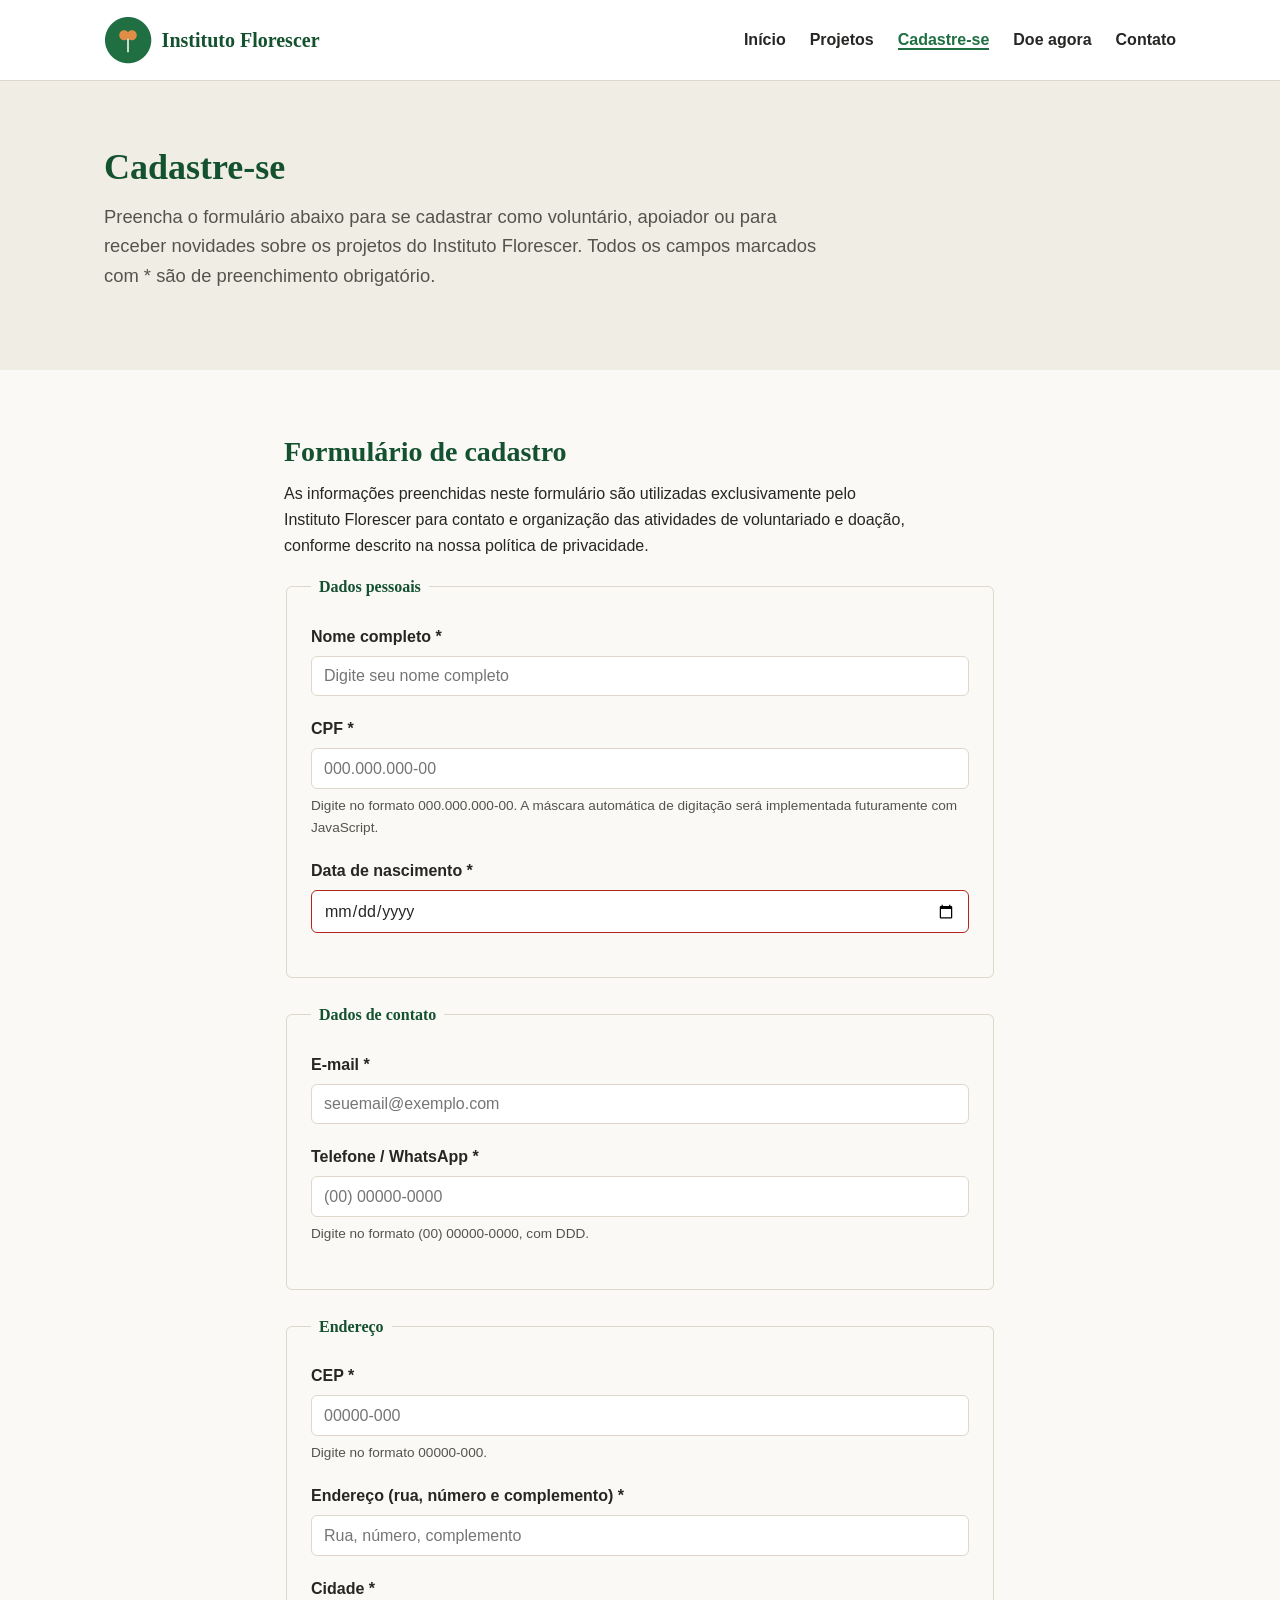
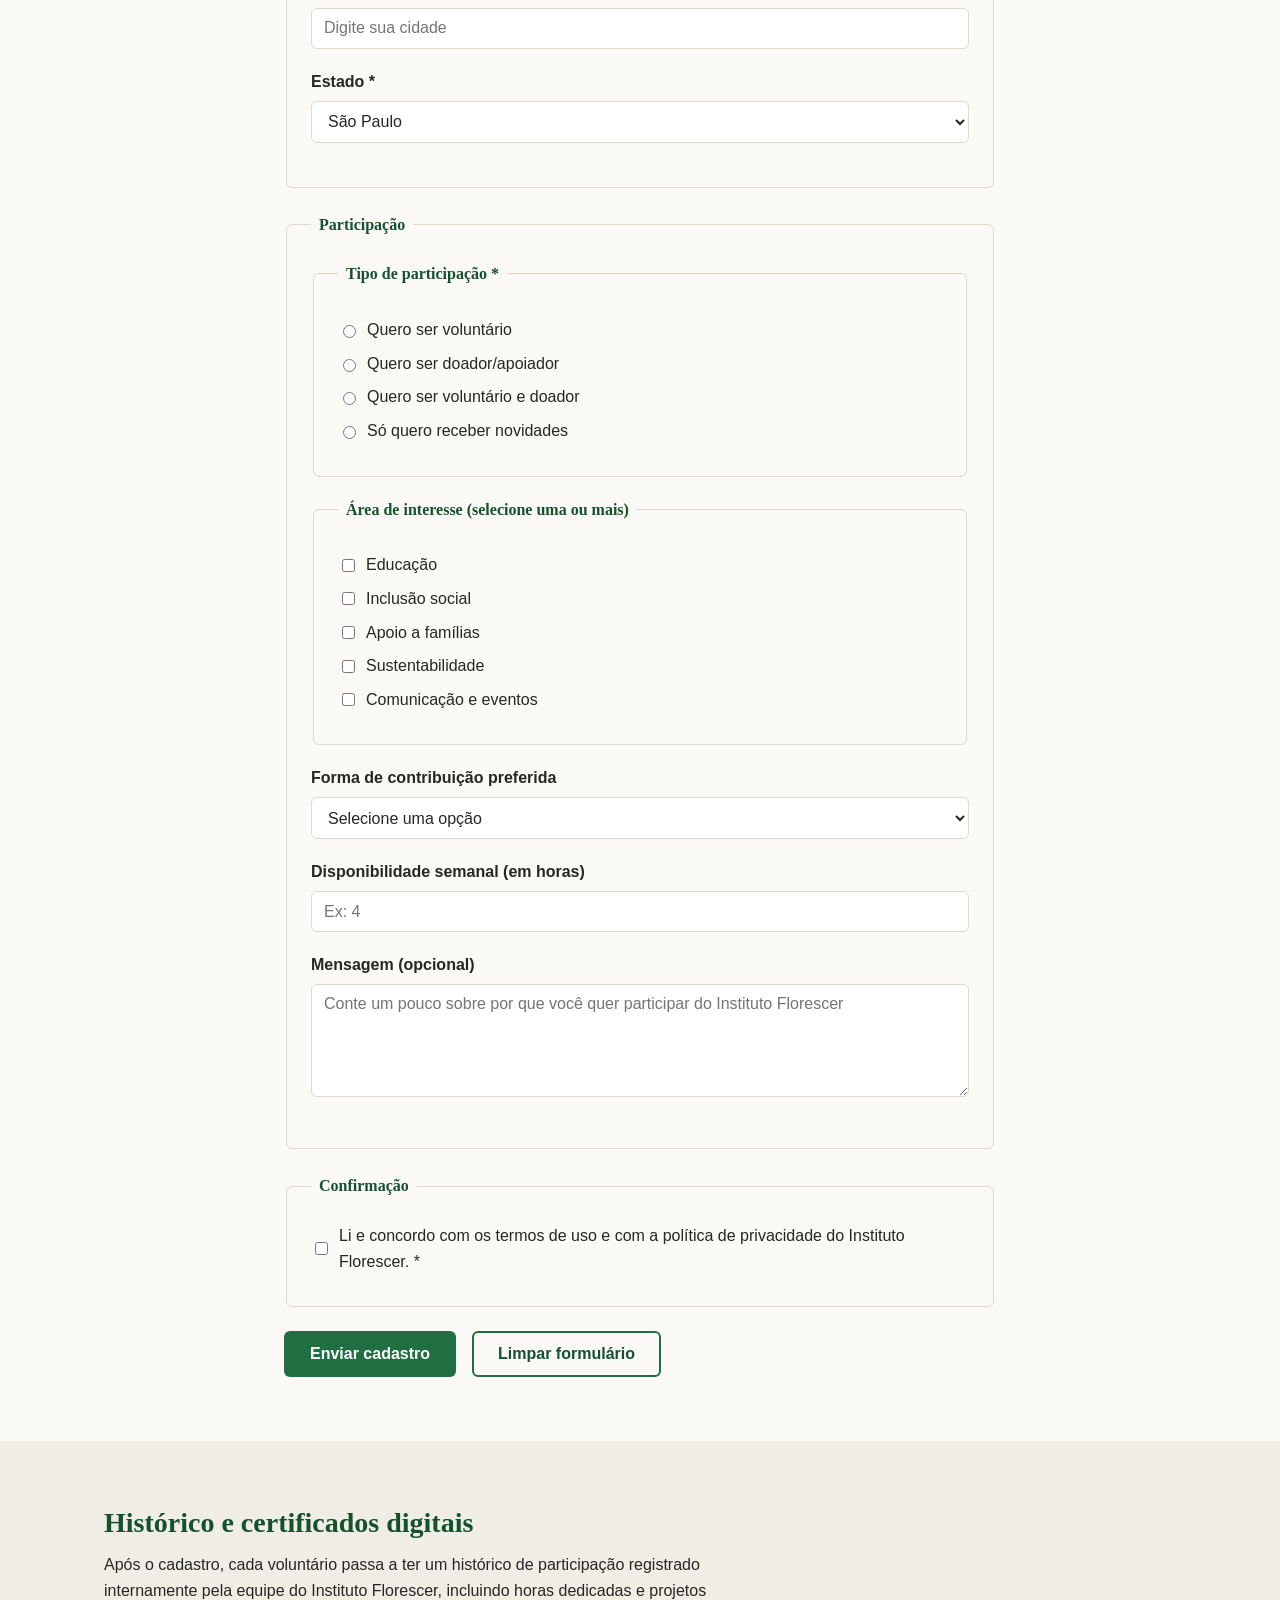
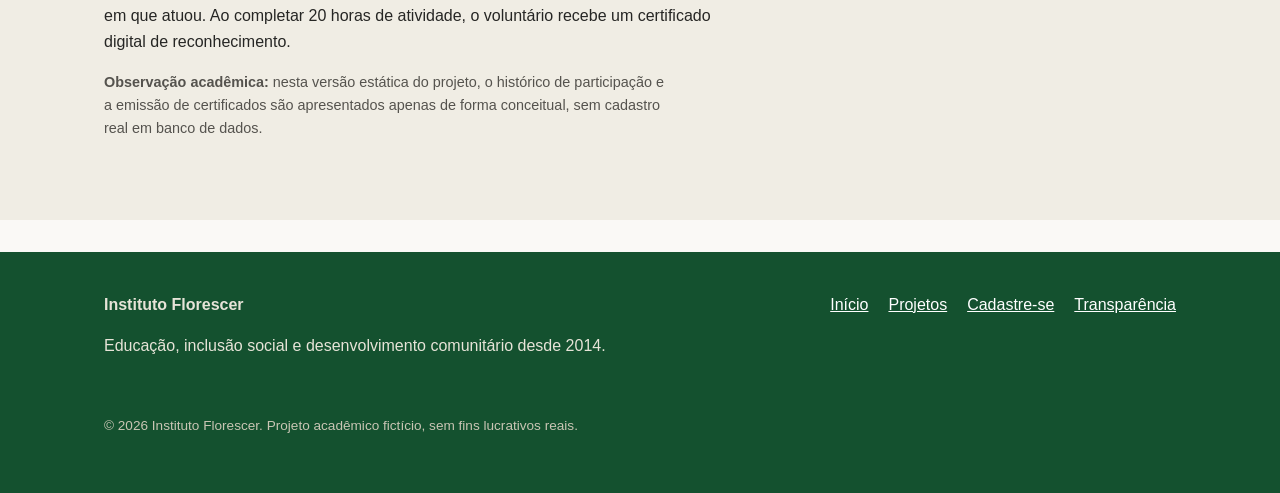
==== cadastro.html @ 0c50cfdb "Adiciona projeto da ONG" ====
<!-- Bruna Oliveira Santana -->

<!DOCTYPE html>
<html lang="pt-BR">
<head>
    <meta charset="UTF-8">
    <meta name="viewport" content="width=device-width, initial-scale=1.0">
    <title>Cadastro de Voluntários e Apoiadores | Instituto Florescer</title>
    <meta name="description" content="Cadastre-se como voluntário, apoiador ou interessado nos projetos do Instituto Florescer. Preencha o formulário e escolha sua forma de participação.">
    <meta name="author" content="Instituto Florescer">
    <link rel="stylesheet" href="assets/css/style.css">
</head>
<body>

    <a href="#conteudo-principal" class="pular-para-conteudo">Pular para o conteúdo principal</a>

    <header class="cabecalho-site">
        <div class="container cabecalho-site__interno">
            <a href="index.html" class="logotipo" aria-label="Instituto Florescer - página inicial">
                <img src="assets/images/logo/logo-instituto-florescer.png"
                     alt="Logotipo do Instituto Florescer: um broto de planta dentro de um círculo verde"
                     width="48" height="48">
                <span class="logotipo__texto">Instituto Florescer</span>
            </a>
            <nav class="navegacao-principal" aria-label="Navegação principal">
                <ul class="navegacao-principal__lista">
                    <li><a href="index.html">Início</a></li>
                    <li><a href="projetos.html">Projetos</a></li>
                    <li><a href="cadastro.html" aria-current="page">Cadastre-se</a></li>
                    <li><a href="index.html#secao-doacoes">Doe agora</a></li>
                    <li><a href="index.html#secao-contato">Contato</a></li>
                </ul>
            </nav>
        </div>
    </header>

    <main id="conteudo-principal">

        <section class="secao-hero secao-hero--interna" aria-labelledby="titulo-pagina">
            <div class="container">
                <h1 id="titulo-pagina">Cadastre-se</h1>
                <p class="secao-hero__destaque">
                    Preencha o formulário abaixo para se cadastrar como voluntário, apoiador ou
                    para receber novidades sobre os projetos do Instituto Florescer. Todos os
                    campos marcados com <span aria-hidden="true">*</span><span class="apenas-leitor-de-tela">obrigatório</span>
                    são de preenchimento obrigatório.
                </p>
            </div>
        </section>

        <section class="secao" aria-labelledby="titulo-formulario">
            <div class="container container--estreito">
                <h2 id="titulo-formulario">Formulário de cadastro</h2>

                <p id="descricao-formulario">
                    As informações preenchidas neste formulário são utilizadas exclusivamente
                    pelo Instituto Florescer para contato e organização das atividades de
                    voluntariado e doação, conforme descrito na nossa política de privacidade.
                </p>

                <!-- aponta
                    para uma página de confirmação estática (confirmacao.html), apenas para
                    fins de demonstração da estrutura HTML5.-->
                <form action="confirmacao.html" method="get" aria-describedby="descricao-formulario" novalidate>

                    <!-- dados pessoais -->
                    <fieldset>
                        <legend>Dados pessoais</legend>

                        <div class="campo-formulario">
                            <label for="nome-completo">Nome completo <span aria-hidden="true">*</span></label>
                            <input type="text" id="nome-completo" name="nome-completo"
                                   placeholder="Digite seu nome completo"
                                   minlength="5" maxlength="120"
                                   autocomplete="name" required>
                        </div>

                        <div class="campo-formulario">
                            <label for="cpf">CPF <span aria-hidden="true">*</span></label>
                            <input type="text" id="cpf" name="cpf"
                                   placeholder="000.000.000-00"
                                   pattern="\d{3}\.\d{3}\.\d{3}-\d{2}"
                                   inputmode="numeric"
                                   maxlength="14"
                                   autocomplete="off"
                                   aria-describedby="ajuda-cpf"
                                   required>
                            <small id="ajuda-cpf" class="texto-ajuda">
                                Digite no formato 000.000.000-00. A máscara automática de
                                digitação será implementada futuramente com JavaScript.
                            </small>
                        </div>

                        <div class="campo-formulario">
                            <label for="data-nascimento">Data de nascimento <span aria-hidden="true">*</span></label>
                            <input type="date" id="data-nascimento" name="data-nascimento"
                                   min="1926-01-01" max="2012-12-31"
                                   autocomplete="bday"
                                   required>
                        </div>
                    </fieldset>

                    <!-- dados de contato -->
                    <fieldset>
                        <legend>Dados de contato</legend>

                        <div class="campo-formulario">
                            <label for="email">E-mail <span aria-hidden="true">*</span></label>
                            <input type="email" id="email" name="email"
                                   placeholder="seuemail@exemplo.com"
                                   autocomplete="email"
                                   required>
                        </div>

                        <div class="campo-formulario">
                            <label for="telefone">Telefone / WhatsApp <span aria-hidden="true">*</span></label>
                            <input type="tel" id="telefone" name="telefone"
                                   placeholder="(00) 00000-0000"
                                   pattern="\(\d{2}\)\s\d{4,5}-\d{4}"
                                   inputmode="tel"
                                   maxlength="15"
                                   autocomplete="tel"
                                   aria-describedby="ajuda-telefone"
                                   required>
                            <small id="ajuda-telefone" class="texto-ajuda">
                                Digite no formato (00) 00000-0000, com DDD.
                            </small>
                        </div>
                    </fieldset>

                    <!-- endereço -->
                    <fieldset>
                        <legend>Endereço</legend>

                        <div class="campo-formulario">
                            <label for="cep">CEP <span aria-hidden="true">*</span></label>
                            <input type="text" id="cep" name="cep"
                                   placeholder="00000-000"
                                   pattern="\d{5}-\d{3}"
                                   inputmode="numeric"
                                   maxlength="9"
                                   autocomplete="postal-code"
                                   aria-describedby="ajuda-cep"
                                   required>
                            <small id="ajuda-cep" class="texto-ajuda">Digite no formato 00000-000.</small>
                        </div>

                        <div class="campo-formulario">
                            <label for="endereco">Endereço (rua, número e complemento) <span aria-hidden="true">*</span></label>
                            <input type="text" id="endereco" name="endereco"
                                   placeholder="Rua, número, complemento"
                                   maxlength="150"
                                   autocomplete="street-address"
                                   required>
                        </div>

                        <div class="campo-formulario">
                            <label for="cidade">Cidade <span aria-hidden="true">*</span></label>
                            <input type="text" id="cidade" name="cidade"
                                   placeholder="Digite sua cidade"
                                   maxlength="80"
                                   autocomplete="address-level2"
                                   required>
                        </div>

                        <div class="campo-formulario">
                            <label for="estado">Estado <span aria-hidden="true">*</span></label>
                            <select id="estado" name="estado" autocomplete="address-level1" required>
                                <option value="">Selecione o estado</option>
                                <option value="AC">Acre</option>
                                <option value="AL">Alagoas</option>
                                <option value="AP">Amapá</option>
                                <option value="AM">Amazonas</option>
                                <option value="BA">Bahia</option>
                                <option value="CE">Ceará</option>
                                <option value="DF">Distrito Federal</option>
                                <option value="ES">Espírito Santo</option>
                                <option value="GO">Goiás</option>
                                <option value="MA">Maranhão</option>
                                <option value="MT">Mato Grosso</option>
                                <option value="MS">Mato Grosso do Sul</option>
                                <option value="MG">Minas Gerais</option>
                                <option value="PA">Pará</option>
                                <option value="PB">Paraíba</option>
                                <option value="PR">Paraná</option>
                                <option value="PE">Pernambuco</option>
                                <option value="PI">Piauí</option>
                                <option value="RJ">Rio de Janeiro</option>
                                <option value="RN">Rio Grande do Norte</option>
                                <option value="RS">Rio Grande do Sul</option>
                                <option value="RO">Rondônia</option>
                                <option value="RR">Roraima</option>
                                <option value="SC">Santa Catarina</option>
                                <option value="SP" selected>São Paulo</option>
                                <option value="SE">Sergipe</option>
                                <option value="TO">Tocantins</option>
                            </select>
                        </div>
                    </fieldset>

                    <!-- participação -->
                    <fieldset>
                        <legend>Participação</legend>

                        <fieldset class="campo-formulario">
                            <legend>Tipo de participação <span aria-hidden="true">*</span></legend>
                            <div class="opcao-radio">
                                <input type="radio" id="participacao-voluntario" name="tipo-participacao" value="voluntario" required>
                                <label for="participacao-voluntario">Quero ser voluntário</label>
                            </div>
                            <div class="opcao-radio">
                                <input type="radio" id="participacao-doador" name="tipo-participacao" value="doador">
                                <label for="participacao-doador">Quero ser doador/apoiador</label>
                            </div>
                            <div class="opcao-radio">
                                <input type="radio" id="participacao-ambos" name="tipo-participacao" value="ambos">
                                <label for="participacao-ambos">Quero ser voluntário e doador</label>
                            </div>
                            <div class="opcao-radio">
                                <input type="radio" id="participacao-novidades" name="tipo-participacao" value="novidades">
                                <label for="participacao-novidades">Só quero receber novidades</label>
                            </div>
                        </fieldset>

                        <fieldset class="campo-formulario">
                            <legend>Área de interesse (selecione uma ou mais)</legend>
                            <div class="opcao-checkbox">
                                <input type="checkbox" id="interesse-educacao" name="area-interesse" value="educacao">
                                <label for="interesse-educacao">Educação</label>
                            </div>
                            <div class="opcao-checkbox">
                                <input type="checkbox" id="interesse-inclusao" name="area-interesse" value="inclusao">
                                <label for="interesse-inclusao">Inclusão social</label>
                            </div>
                            <div class="opcao-checkbox">
                                <input type="checkbox" id="interesse-familias" name="area-interesse" value="familias">
                                <label for="interesse-familias">Apoio a famílias</label>
                            </div>
                            <div class="opcao-checkbox">
                                <input type="checkbox" id="interesse-sustentabilidade" name="area-interesse" value="sustentabilidade">
                                <label for="interesse-sustentabilidade">Sustentabilidade</label>
                            </div>
                            <div class="opcao-checkbox">
                                <input type="checkbox" id="interesse-comunicacao" name="area-interesse" value="comunicacao">
                                <label for="interesse-comunicacao">Comunicação e eventos</label>
                            </div>
                        </fieldset>

                        <div class="campo-formulario">
                            <label for="forma-contribuicao">Forma de contribuição preferida</label>
                            <select id="forma-contribuicao" name="forma-contribuicao">
                                <option value="">Selecione uma opção</option>
                                <option value="horas-semanais">Algumas horas por semana</option>
                                <option value="horas-mensais">Algumas horas por mês</option>
                                <option value="eventos-pontuais">Apenas em eventos pontuais</option>
                                <option value="doacao-financeira">Somente doação financeira</option>
                                <option value="doacao-materiais">Somente doação de materiais</option>
                            </select>
                        </div>

                        <div class="campo-formulario">
                            <label for="carga-horaria">Disponibilidade semanal (em horas)</label>
                            <input type="number" id="carga-horaria" name="carga-horaria"
                                   min="1" max="40" step="1"
                                   placeholder="Ex: 4">
                        </div>

                        <div class="campo-formulario">
                            <label for="mensagem">Mensagem (opcional)</label>
                            <textarea id="mensagem" name="mensagem"
                                      rows="5" maxlength="500"
                                      placeholder="Conte um pouco sobre por que você quer participar do Instituto Florescer"></textarea>
                        </div>
                    </fieldset>

                    <!-- aceite dos termos -->
                    <fieldset>
                        <legend>Confirmação</legend>
                        <div class="opcao-checkbox">
                            <input type="checkbox" id="aceite-termos" name="aceite-termos" value="aceito" required>
                            <label for="aceite-termos">
                                Li e concordo com os termos de uso e com a política de
                                privacidade do Instituto Florescer. <span aria-hidden="true">*</span>
                            </label>
                        </div>
                    </fieldset>

                    <div class="acoes-formulario">
                        <button type="submit" class="botao botao--primario">Enviar cadastro</button>
                        <button type="reset" class="botao botao--secundario">Limpar formulário</button>
                    </div>
                </form>
            </div>
        </section>

        <!-- certificados -->
        <section class="secao secao--destacada" aria-labelledby="titulo-certificados">
            <div class="container">
                <h2 id="titulo-certificados">Histórico e certificados digitais</h2>
                <p>
                    Após o cadastro, cada voluntário passa a ter um histórico de participação
                    registrado internamente pela equipe do Instituto Florescer, incluindo horas
                    dedicadas e projetos em que atuou. Ao completar 20 horas de atividade, o
                    voluntário recebe um certificado digital de reconhecimento.
                </p>
                <p class="cartao__nota">
                    <strong>Observação acadêmica:</strong> nesta versão estática do projeto, o
                    histórico de participação e a emissão de certificados são apresentados apenas
                    de forma conceitual, sem cadastro real em banco de dados.
                </p>
            </div>
        </section>

    </main>

    <footer class="rodape-site">
        <div class="container rodape-site__interno">
            <div>
                <p><strong>Instituto Florescer</strong></p>
                <p>Educação, inclusão social e desenvolvimento comunitário desde 2014.</p>
            </div>
            <nav aria-label="Navegação do rodapé">
                <ul class="rodape-site__lista">
                    <li><a href="index.html">Início</a></li>
                    <li><a href="projetos.html">Projetos</a></li>
                    <li><a href="cadastro.html">Cadastre-se</a></li>
                    <li><a href="projetos.html#secao-transparencia">Transparência</a></li>
                </ul>
            </nav>
            <p class="rodape-site__copyright">
                &copy; <time datetime="2026">2026</time> Instituto Florescer. Projeto acadêmico
                fictício, sem fins lucrativos reais.
            </p>
        </div>
    </footer>

    <script src="assets/js/script.js"></script>
</body>
</html>
---- assets/css/style.css ----
/* ==========================================================================
   Instituto Florescer — FOLHA DE ESTILOS (style.css)
   --------------------------------------------------------------------------
   Este arquivo contém CSS3 básico e didático, escrito manualmente, sem
   frameworks (Bootstrap, Tailwind) e sem bibliotecas externas.

   Como o foco atual da disciplina é HTML5, este CSS é intencionalmente
   simples: define cores, tipografia, espaçamento e um layout responsivo
   básico com Flexbox e Grid, preparado para receber melhorias visuais mais
   avançadas nas próximas etapas do curso.

   Sumário:
   1. Variáveis (tokens de design)
   2. Reset básico
   3. Tipografia geral
   4. Utilitários (container, botões, acessibilidade)
   5. Cabeçalho e navegação
   6. Seções gerais
   7. Componentes (cartões, listas, indicadores)
   8. Formulário (cadastro.html)
   9. Rodapé
   10. Responsividade (media queries)
   ========================================================================== */


/* ---------- 1. VARIÁVEIS (TOKENS DE DESIGN) ---------- */
/* Paleta pensada para transmitir confiança (verde) e acolhimento (laranja). */
:root {
    --cor-primaria: #1F6F43;        /* verde principal: instituições, botões primários */
    --cor-primaria-escura: #14512F; /* verde escuro: hover e textos de destaque */
    --cor-secundaria: #E08E45;      /* laranja: calor humano, chamadas de ação secundárias */
    --cor-secundaria-escura: #B96F2E;

    --cor-fundo: #FAF9F6;           /* fundo geral, neutro e claro */
    --cor-fundo-destacado: #F0EDE4; /* fundo de seções alternadas */
    --cor-cartao: #FFFFFF;

    --cor-texto: #262624;
    --cor-texto-suave: #55534E;
    --cor-borda: #DDD8CB;

    --fonte-titulos: Georgia, 'Times New Roman', serif;
    --fonte-corpo: 'Segoe UI', Verdana, Arial, sans-serif;

    --raio-borda: 6px;
    --espaco-secao: 4rem;
}

/* ---------- 2. RESET BÁSICO ---------- */
/* Reset simples: remove margens padrão do navegador e unifica o box model. */
* {
    box-sizing: border-box;
}

body, h1, h2, h3, h4, p, ul, ol, dl, dd, figure {
    margin: 0;
}

img {
    max-width: 100%;
    height: auto;
    display: block;
}

/* ---------- 3. TIPOGRAFIA GERAL ---------- */
body {
    font-family: var(--fonte-corpo);
    color: var(--cor-texto);
    background-color: var(--cor-fundo);
    line-height: 1.6;
}

h1, h2, h3, h4 {
    font-family: var(--fonte-titulos);
    color: var(--cor-primaria-escura);
    line-height: 1.25;
    margin-bottom: 0.75rem;
}

h1 { font-size: 2.25rem; }
h2 { font-size: 1.75rem; margin-top: 0; }
h3 { font-size: 1.3rem; }
h4 { font-size: 1.05rem; color: var(--cor-texto); }

p {
    margin-bottom: 1rem;
    max-width: 70ch; /* mantém linhas de texto confortáveis para leitura */
}

a {
    color: var(--cor-primaria);
}

a:hover,
a:focus {
    color: var(--cor-primaria-escura);
}

/* Foco visível para navegação por teclado (acessibilidade) */
a:focus-visible,
button:focus-visible,
input:focus-visible,
select:focus-visible,
textarea:focus-visible {
    outline: 3px solid var(--cor-secundaria);
    outline-offset: 2px;
}

/* ---------- 4. UTILITÁRIOS ---------- */
.container {
    width: 100%;
    max-width: 1120px;
    margin: 0 auto;
    padding: 0 1.5rem;
}

.container--estreito {
    max-width: 760px;
}

/* Link "pular para o conteúdo": só aparece quando recebe foco do teclado */
.pular-para-conteudo {
    position: absolute;
    left: -999px;
    top: 0;
    background-color: var(--cor-primaria-escura);
    color: #fff;
    padding: 0.75rem 1.25rem;
    z-index: 100;
}

.pular-para-conteudo:focus {
    left: 1rem;
    top: 1rem;
}

/* Classe para esconder texto visualmente, mas mantê-lo para leitores de tela */
.apenas-leitor-de-tela {
    position: absolute;
    width: 1px;
    height: 1px;
    overflow: hidden;
    clip: rect(0, 0, 0, 0);
    white-space: nowrap;
}

.botao {
    display: inline-block;
    padding: 0.75rem 1.5rem;
    border-radius: var(--raio-borda);
    text-decoration: none;
    font-weight: bold;
    border: 2px solid transparent;
    cursor: pointer;
    font-size: 1rem;
}

.botao--primario {
    background-color: var(--cor-primaria);
    color: #fff;
}

.botao--primario:hover,
.botao--primario:focus {
    background-color: var(--cor-primaria-escura);
    color: #fff;
}

.botao--secundario {
    background-color: transparent;
    color: var(--cor-primaria-escura);
    border-color: var(--cor-primaria);
}

.botao--secundario:hover,
.botao--secundario:focus {
    background-color: var(--cor-fundo-destacado);
}

/* ---------- 5. CABEÇALHO E NAVEGAÇÃO ---------- */
.cabecalho-site {
    background-color: var(--cor-cartao);
    border-bottom: 1px solid var(--cor-borda);
    position: sticky;
    top: 0;
    z-index: 10;
}

.cabecalho-site__interno {
    display: flex;
    align-items: center;
    justify-content: space-between;
    flex-wrap: wrap;
    gap: 1rem;
    padding: 1rem 1.5rem;
}

.logotipo {
    display: flex;
    align-items: center;
    gap: 0.6rem;
    text-decoration: none;
    color: var(--cor-primaria-escura);
    font-weight: bold;
}

.logotipo__texto {
    font-family: var(--fonte-titulos);
    font-size: 1.25rem;
}

.navegacao-principal__lista {
    list-style: none;
    display: flex;
    flex-wrap: wrap;
    gap: 1.5rem;
    padding: 0;
}

.navegacao-principal__lista a {
    text-decoration: none;
    color: var(--cor-texto);
    font-weight: 600;
}

.navegacao-principal__lista a:hover,
.navegacao-principal__lista a[aria-current="page"] {
    color: var(--cor-primaria);
    border-bottom: 2px solid var(--cor-primaria);
}

/* ---------- 6. SEÇÕES GERAIS ---------- */
.secao {
    padding: var(--espaco-secao) 0;
}

.secao--destacada,
.secao--institucional {
    background-color: var(--cor-fundo-destacado);
}

.secao-hero {
    padding: var(--espaco-secao) 0;
    background-color: var(--cor-fundo-destacado);
}

.secao-hero--interna {
    text-align: left;
}

.secao-hero__interno {
    display: flex;
    align-items: center;
    gap: 2.5rem;
    flex-wrap: wrap;
}

.secao-hero__texto {
    flex: 1 1 380px;
}

.secao-hero__destaque {
    font-size: 1.15rem;
    color: var(--cor-texto-suave);
}

.secao-hero__acoes {
    display: flex;
    gap: 1rem;
    flex-wrap: wrap;
}

.secao-hero__imagem {
    flex: 1 1 320px;
}

.secao-hero__imagem figcaption,
.secao-voluntariado__imagem figcaption {
    font-size: 0.9rem;
    color: var(--cor-texto-suave);
    margin-top: 0.5rem;
}

.secao-historia__interno,
.secao-voluntariado__interno,
.secao-contato__interno {
    display: flex;
    gap: 2.5rem;
    flex-wrap: wrap;
    align-items: flex-start;
}

.secao-historia__interno > div,
.secao-voluntariado__interno > div,
.secao-contato__interno > div {
    flex: 1 1 320px;
}

/* ---------- 7. COMPONENTES (CARTÕES, LISTAS, INDICADORES) ---------- */
.grade-cartoes {
    display: grid;
    gap: 1.5rem;
    margin-top: 1.5rem;
}

.grade-cartoes--tres-colunas {
    grid-template-columns: repeat(auto-fit, minmax(260px, 1fr));
}

.cartao {
    background-color: var(--cor-cartao);
    border: 1px solid var(--cor-borda);
    border-radius: var(--raio-borda);
    padding: 1.5rem;
}

.cartao--indicadores {
    background-color: var(--cor-primaria-escura);
    color: #fff;
    border: none;
}

.cartao--indicadores h2 {
    color: #fff;
}

.cartao__nota {
    font-size: 0.9rem;
    color: var(--cor-texto-suave);
    margin-top: 1rem;
}

.cartao--indicadores .cartao__nota,
.cartao--indicadores .cartao__nota a {
    color: #E7E4D8;
}

.cartao__data {
    font-size: 0.85rem;
    color: var(--cor-secundaria-escura);
    font-weight: bold;
    margin-bottom: 0.25rem;
}

.lista-valores,
.lista-simples {
    padding-left: 1.25rem;
}

.lista-valores li,
.lista-simples li {
    margin-bottom: 0.4rem;
}

.lista-indicadores {
    display: grid;
    grid-template-columns: repeat(2, 1fr);
    gap: 1rem;
    margin-top: 1rem;
}

.lista-indicadores dt {
    font-size: 0.85rem;
    opacity: 0.85;
}

.lista-indicadores dd {
    font-size: 1.6rem;
    font-weight: bold;
    margin: 0;
}

.lista-indicadores--linha {
    grid-template-columns: repeat(auto-fit, minmax(160px, 1fr));
    color: var(--cor-primaria-escura);
}

.lista-indicadores--linha dt {
    color: var(--cor-texto-suave);
}

.grade-galeria {
    display: grid;
    grid-template-columns: repeat(auto-fit, minmax(220px, 1fr));
    gap: 1.25rem;
    margin-top: 1.5rem;
}

.grade-galeria figcaption {
    font-size: 0.85rem;
    color: var(--cor-texto-suave);
    margin-top: 0.4rem;
}

.endereco-contato {
    font-style: normal;
}

.lista-redes-sociais {
    list-style: none;
    padding: 0;
}

.lista-redes-sociais li {
    margin-bottom: 0.4rem;
}

/* Cartões de projeto (usados em projetos.html) */
.cartao-projeto {
    display: flex;
    gap: 2rem;
    flex-wrap: wrap;
    background-color: var(--cor-cartao);
    border: 1px solid var(--cor-borda);
    border-radius: var(--raio-borda);
    padding: 1.75rem;
    margin-bottom: 2rem;
}

.cartao-projeto__imagem {
    flex: 1 1 280px;
}

.cartao-projeto__conteudo {
    flex: 2 1 380px;
}

.cartao-projeto__categoria {
    text-transform: none;
    font-size: 0.85rem;
    color: var(--cor-secundaria-escura);
    font-weight: bold;
    margin-bottom: 0.25rem;
}

.lista-categorias {
    display: flex;
    flex-wrap: wrap;
    gap: 0.75rem;
    list-style: none;
    padding: 0;
    margin-top: 1rem;
}

.lista-categorias a {
    display: inline-block;
    padding: 0.4rem 0.9rem;
    background-color: var(--cor-fundo-destacado);
    border-radius: 999px;
    text-decoration: none;
    font-size: 0.9rem;
}

.lista-documentos {
    list-style: none;
    padding: 0;
    margin-top: 1rem;
}

.lista-documentos li {
    padding: 0.9rem 0;
    border-bottom: 1px solid var(--cor-borda);
    display: flex;
    justify-content: space-between;
    flex-wrap: wrap;
    gap: 0.5rem;
}

.lista-documentos__meta {
    color: var(--cor-texto-suave);
    font-size: 0.9rem;
}

/* ---------- 8. FORMULÁRIO (cadastro.html) ---------- */
fieldset {
    border: 1px solid var(--cor-borda);
    border-radius: var(--raio-borda);
    padding: 1.5rem;
    margin-bottom: 1.5rem;
}

legend {
    font-family: var(--fonte-titulos);
    font-weight: bold;
    color: var(--cor-primaria-escura);
    padding: 0 0.5rem;
}

.campo-formulario {
    margin-bottom: 1.25rem;
}

.campo-formulario label,
.campo-formulario > legend {
    display: block;
    font-weight: 600;
    margin-bottom: 0.4rem;
}

input[type="text"],
input[type="email"],
input[type="tel"],
input[type="date"],
input[type="number"],
select,
textarea {
    width: 100%;
    padding: 0.65rem 0.75rem;
    border: 1px solid var(--cor-borda);
    border-radius: var(--raio-borda);
    font-family: inherit;
    font-size: 1rem;
    background-color: var(--cor-cartao);
    color: var(--cor-texto);
}

input:invalid:not(:placeholder-shown) {
    border-color: #B3261E;
}

.texto-ajuda {
    display: block;
    font-size: 0.85rem;
    color: var(--cor-texto-suave);
    margin-top: 0.35rem;
}

.opcao-radio,
.opcao-checkbox {
    display: flex;
    align-items: center;
    gap: 0.5rem;
    margin-bottom: 0.5rem;
}

.opcao-radio label,
.opcao-checkbox label {
    font-weight: normal;
    margin-bottom: 0;
}

.acoes-formulario {
    display: flex;
    gap: 1rem;
    flex-wrap: wrap;
}

/* ---------- 9. RODAPÉ ---------- */
.rodape-site {
    background-color: var(--cor-primaria-escura);
    color: #E7E4D8;
    padding: 2.5rem 0;
    margin-top: 2rem;
}

.rodape-site__interno {
    display: flex;
    justify-content: space-between;
    flex-wrap: wrap;
    gap: 1.5rem;
}

.rodape-site a {
    color: #fff;
}

.rodape-site__lista {
    list-style: none;
    padding: 0;
    display: flex;
    gap: 1.25rem;
    flex-wrap: wrap;
}

.rodape-site__copyright {
    width: 100%;
    font-size: 0.85rem;
    color: #C9C5B4;
    margin-top: 1rem;
}

/* ---------- 10. RESPONSIVIDADE (MEDIA QUERIES) ---------- */
/* Abordagem simples "mobile-first-friendly": o layout base já usa Flexbox
   e Grid com "auto-fit", então ele se reorganiza sozinho na maioria dos
   casos. As media queries abaixo ajustam detalhes finos em telas menores. */

@media (max-width: 700px) {
    h1 { font-size: 1.75rem; }
    h2 { font-size: 1.4rem; }

    .cabecalho-site__interno {
        flex-direction: column;
        align-items: flex-start;
    }

    .navegacao-principal__lista {
        gap: 1rem;
    }

    .cartao-projeto {
        flex-direction: column;
    }

    .rodape-site__interno {
        flex-direction: column;
    }
}
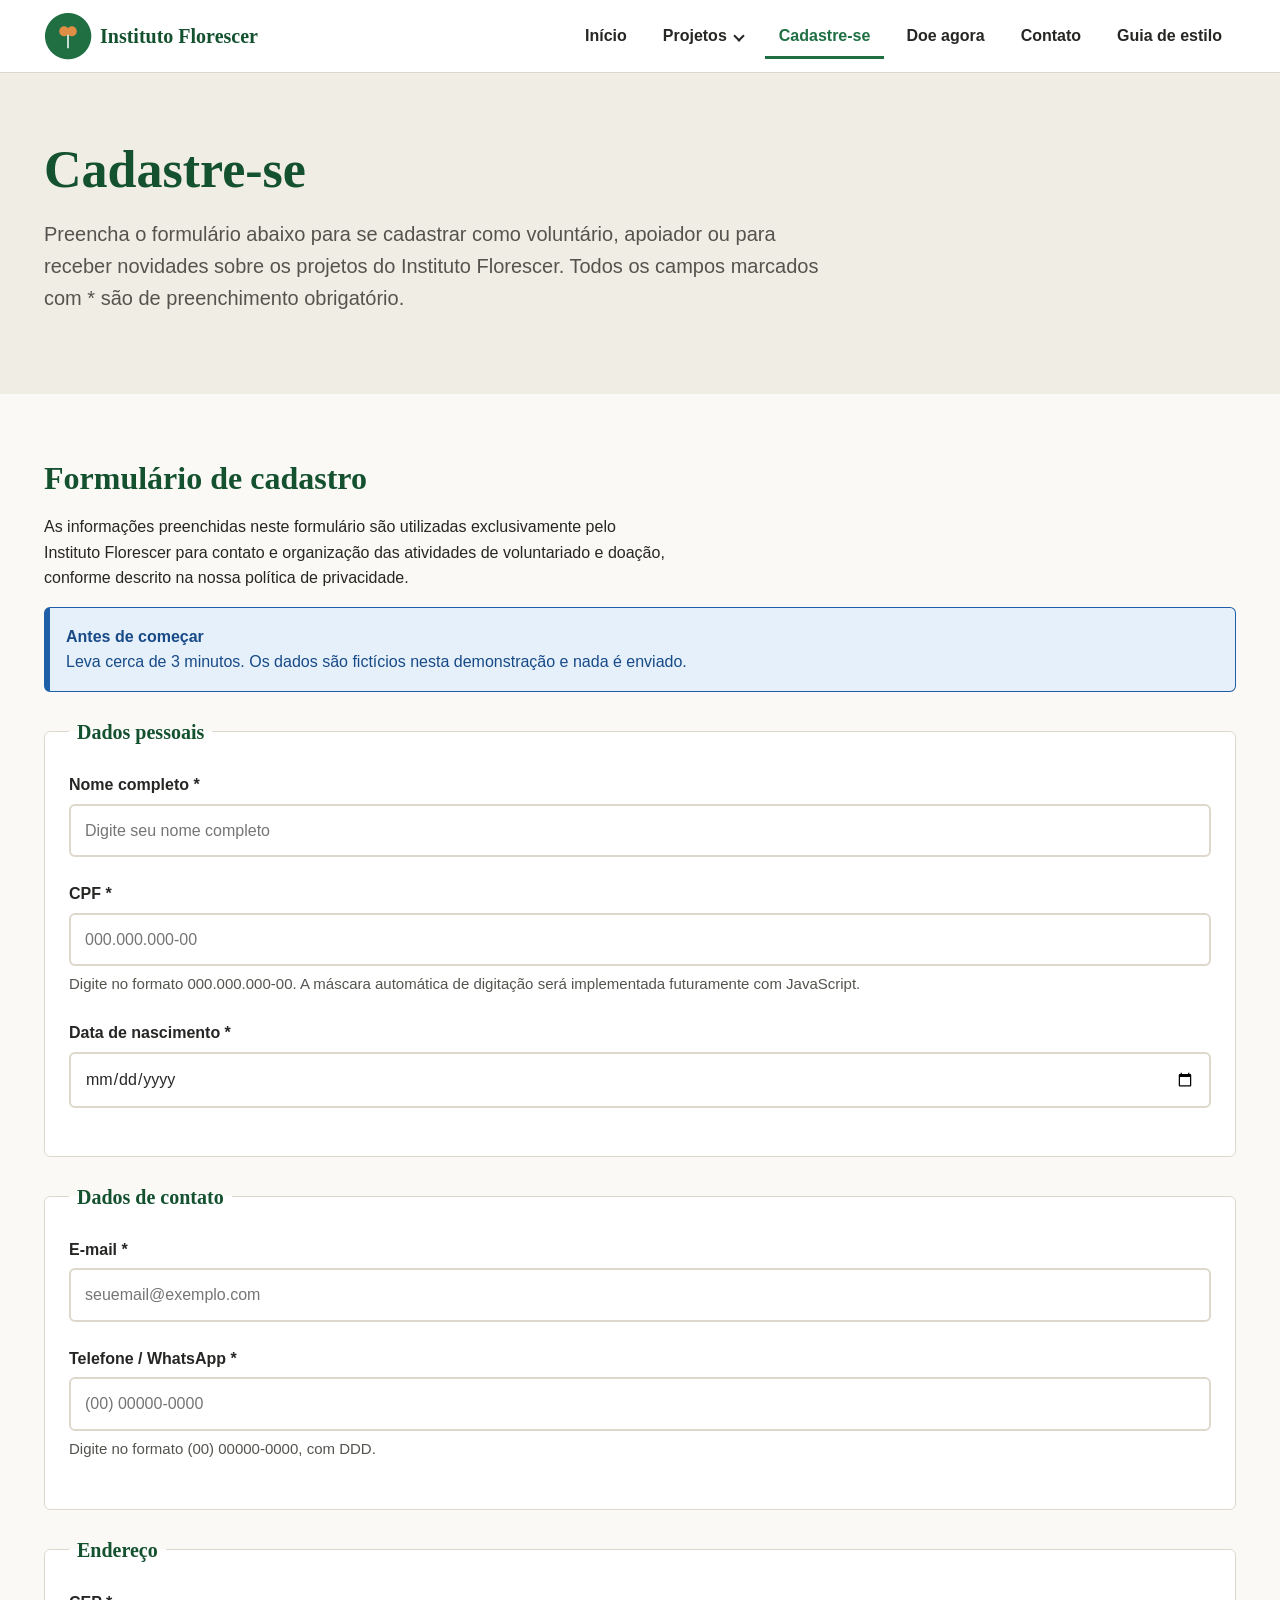
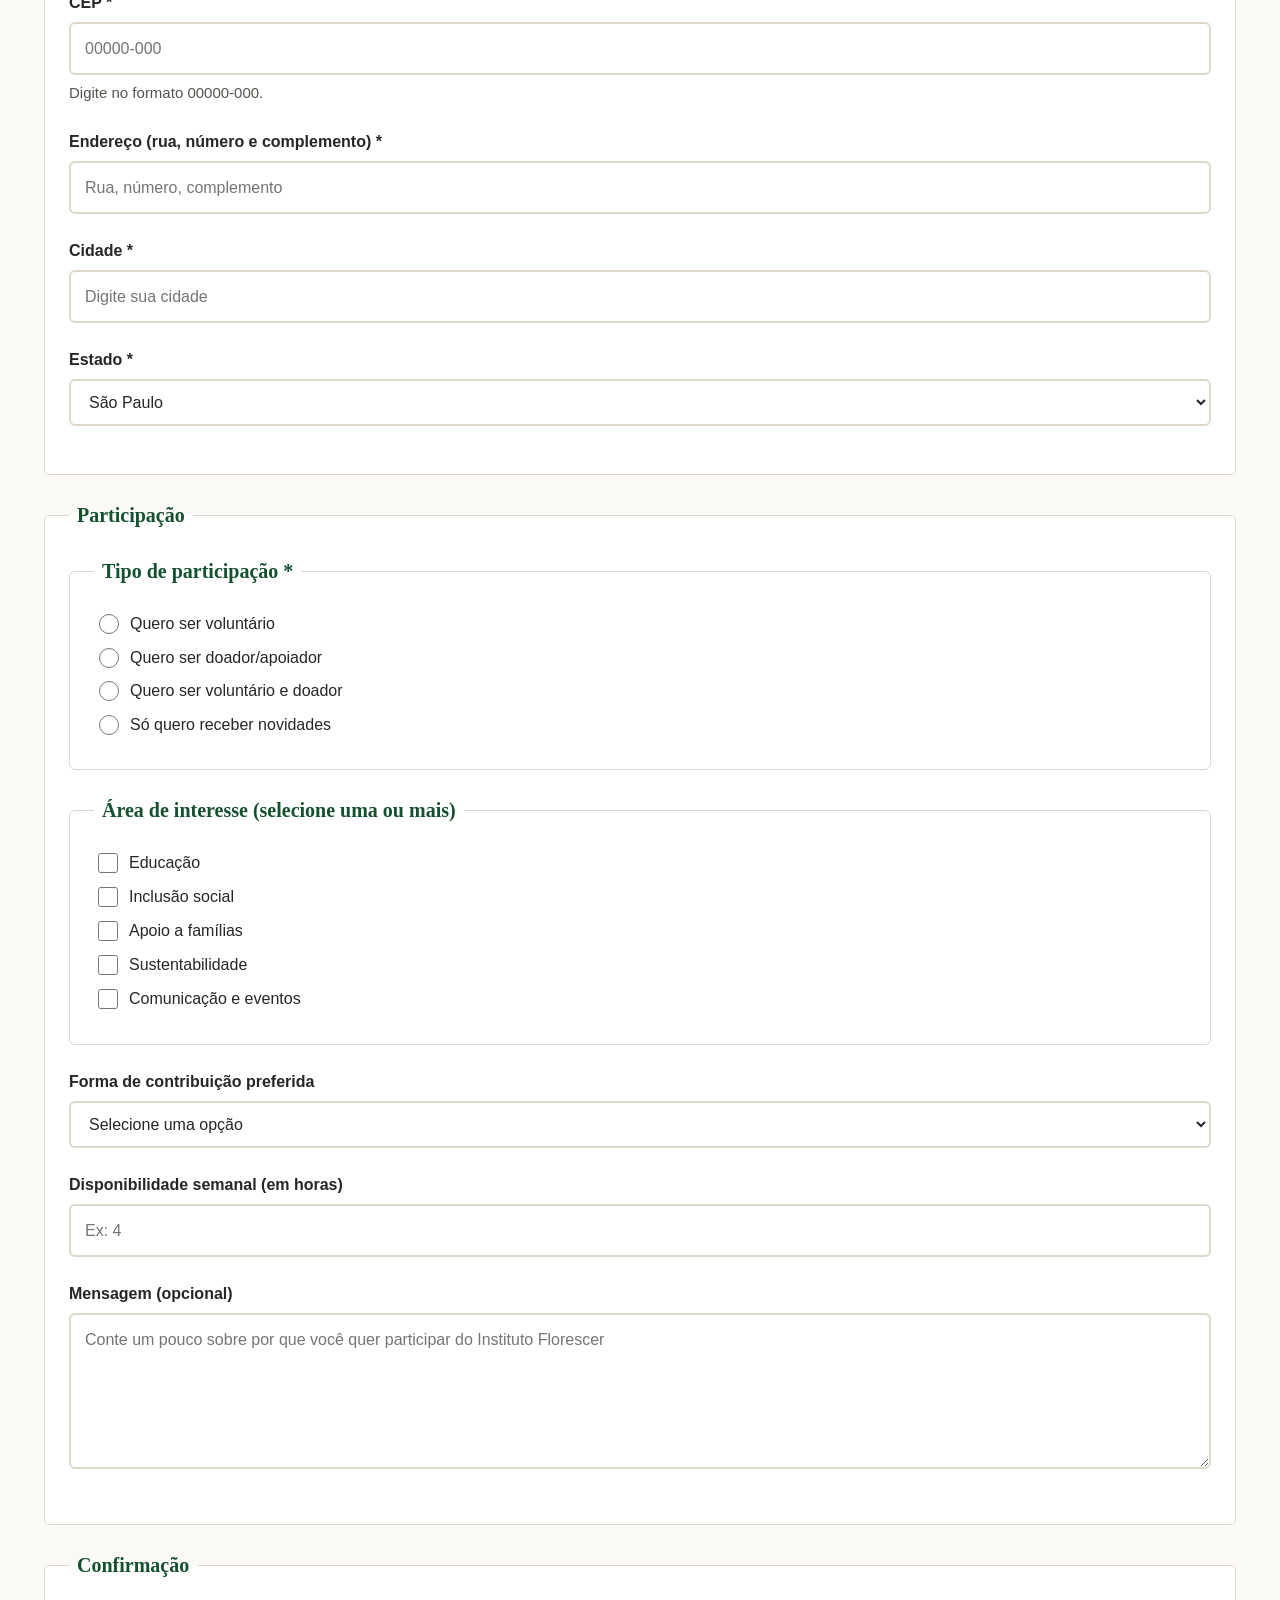
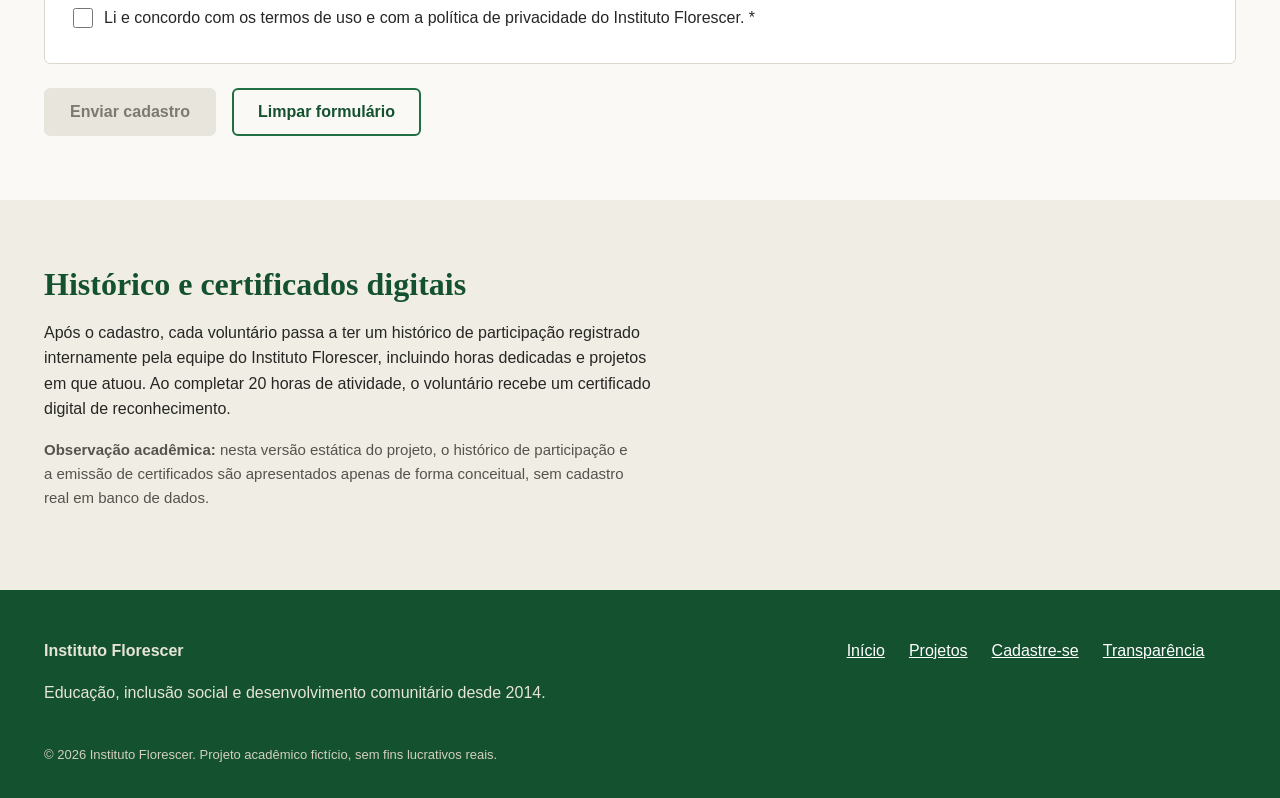
==== commit 2784ef14: "Entrega II: design system, layout responsivo, navegação e componentes em CSS3" ====
--- a/cadastro.html
+++ b/cadastro.html
@@ -22,13 +22,29 @@
                      width="48" height="48">
                 <span class="logotipo__texto">Instituto Florescer</span>
             </a>
-            <nav class="navegacao-principal" aria-label="Navegação principal">
+
+            <button type="button" class="menu-toggle" aria-expanded="false" aria-controls="menu-principal" aria-label="Abrir menu">
+                <span class="menu-toggle__barra"></span><span class="menu-toggle__barra"></span><span class="menu-toggle__barra"></span>
+            </button>
+
+            <nav class="navegacao-principal" id="menu-principal" aria-label="Navegação principal">
                 <ul class="navegacao-principal__lista">
                     <li><a href="index.html">Início</a></li>
-                    <li><a href="projetos.html">Projetos</a></li>
+                    <li class="tem-submenu">
+                        <button type="button" class="submenu-botao" aria-expanded="false" aria-haspopup="true">Projetos</button>
+                        <ul class="submenu">
+                            <li><a href="projetos.html">Todos os projetos</a></li>
+                            <li><a href="projetos.html#projeto-educar-para-crescer">Educar para Crescer</a></li>
+                            <li><a href="projetos.html#projeto-caminhos-da-inclusao">Caminhos da Inclusão</a></li>
+                            <li><a href="projetos.html#projeto-apoio-as-familias">Apoio às Famílias</a></li>
+                            <li><a href="projetos.html#projeto-horta-comunitaria-raizes">Horta Comunitária Raízes</a></li>
+                            <li><a href="projetos.html#projeto-jovem-aprendiz-digital">Jovem Aprendiz Digital</a></li>
+                        </ul>
+                    </li>
                     <li><a href="cadastro.html" aria-current="page">Cadastre-se</a></li>
-                    <li><a href="index.html#secao-doacoes">Doe agora</a></li>
+                    <li><a href="index.html#secao-doacoes" class="botao-doar">Doe agora</a></li>
                     <li><a href="index.html#secao-contato">Contato</a></li>
+                    <li><a href="guia-de-estilo.html">Guia de estilo</a></li>
                 </ul>
             </nav>
         </div>
@@ -61,6 +77,15 @@
                 <!-- aponta
                     para uma página de confirmação estática (confirmacao.html), apenas para
                     fins de demonstração da estrutura HTML5.-->
+                <div class="alerta alerta--info" role="note">
+                    <div class="alerta__conteudo"><span class="alerta__titulo">Antes de começar</span>
+                    <p>Leva cerca de 3 minutos. Os dados são fictícios nesta demonstração e nada é enviado.</p></div>
+                </div>
+                <div class="alerta alerta--erro" id="alerta-erro-form" role="alert" hidden>
+                    <div class="alerta__conteudo"><span class="alerta__titulo">Não foi possível enviar</span>
+                    <p>Há campos obrigatórios vazios ou inválidos. Eles estão destacados em vermelho abaixo.</p></div>
+                    <button type="button" class="alerta__fechar" aria-label="Fechar aviso">&times;</button>
+                </div>
                 <form action="confirmacao.html" method="get" aria-describedby="descricao-formulario" novalidate>
 
                     <!-- dados pessoais -->
@@ -311,6 +336,17 @@
             </div>
         </section>
 
+    
+        <div class="modal" id="modal-sucesso" role="dialog" aria-modal="true" aria-labelledby="titulo-modal-sucesso">
+            <div class="modal__caixa">
+                <h2 id="titulo-modal-sucesso">Cadastro enviado</h2>
+                <p>Obrigado por se juntar ao Instituto Florescer. Entraremos em contato por e-mail em até 5 dias úteis.</p>
+                <div class="modal__acoes">
+                    <button type="button" class="botao botao--secundario" data-fechar-modal>Fechar</button>
+                    <a href="projetos.html" class="botao botao--primario">Conhecer os projetos</a>
+                </div>
+            </div>
+        </div>
     </main>
 
     <footer class="rodape-site">
@@ -334,6 +370,8 @@
         </div>
     </footer>
 
+    
+    <div class="toast-area" id="toast-area" aria-live="polite"></div>
     <script src="assets/js/script.js"></script>
 </body>
 </html>
--- a/assets/css/style.css
+++ b/assets/css/style.css
@@ -1,607 +1,14 @@
 /* ==========================================================================
-   Instituto Florescer — FOLHA DE ESTILOS (style.css)
-   --------------------------------------------------------------------------
-   Este arquivo contém CSS3 básico e didático, escrito manualmente, sem
-   frameworks (Bootstrap, Tailwind) e sem bibliotecas externas.
-
-   Como o foco atual da disciplina é HTML5, este CSS é intencionalmente
-   simples: define cores, tipografia, espaçamento e um layout responsivo
-   básico com Flexbox e Grid, preparado para receber melhorias visuais mais
-   avançadas nas próximas etapas do curso.
-
-   Sumário:
-   1. Variáveis (tokens de design)
-   2. Reset básico
-   3. Tipografia geral
-   4. Utilitários (container, botões, acessibilidade)
-   5. Cabeçalho e navegação
-   6. Seções gerais
-   7. Componentes (cartões, listas, indicadores)
-   8. Formulário (cadastro.html)
-   9. Rodapé
-   10. Responsividade (media queries)
+   Instituto Florescer — Entrega II (CSS3)
+   Arquivo principal: apenas importa os módulos, na ordem da cascata.
    ========================================================================== */
-
-
-/* ---------- 1. VARIÁVEIS (TOKENS DE DESIGN) ---------- */
-/* Paleta pensada para transmitir confiança (verde) e acolhimento (laranja). */
-:root {
-    --cor-primaria: #1F6F43;        /* verde principal: instituições, botões primários */
-    --cor-primaria-escura: #14512F; /* verde escuro: hover e textos de destaque */
-    --cor-secundaria: #E08E45;      /* laranja: calor humano, chamadas de ação secundárias */
-    --cor-secundaria-escura: #B96F2E;
-
-    --cor-fundo: #FAF9F6;           /* fundo geral, neutro e claro */
-    --cor-fundo-destacado: #F0EDE4; /* fundo de seções alternadas */
-    --cor-cartao: #FFFFFF;
-
-    --cor-texto: #262624;
-    --cor-texto-suave: #55534E;
-    --cor-borda: #DDD8CB;
-
-    --fonte-titulos: Georgia, 'Times New Roman', serif;
-    --fonte-corpo: 'Segoe UI', Verdana, Arial, sans-serif;
-
-    --raio-borda: 6px;
-    --espaco-secao: 4rem;
-}
-
-/* ---------- 2. RESET BÁSICO ---------- */
-/* Reset simples: remove margens padrão do navegador e unifica o box model. */
-* {
-    box-sizing: border-box;
-}
-
-body, h1, h2, h3, h4, p, ul, ol, dl, dd, figure {
-    margin: 0;
-}
-
-img {
-    max-width: 100%;
-    height: auto;
-    display: block;
-}
-
-/* ---------- 3. TIPOGRAFIA GERAL ---------- */
-body {
-    font-family: var(--fonte-corpo);
-    color: var(--cor-texto);
-    background-color: var(--cor-fundo);
-    line-height: 1.6;
-}
-
-h1, h2, h3, h4 {
-    font-family: var(--fonte-titulos);
-    color: var(--cor-primaria-escura);
-    line-height: 1.25;
-    margin-bottom: 0.75rem;
-}
-
-h1 { font-size: 2.25rem; }
-h2 { font-size: 1.75rem; margin-top: 0; }
-h3 { font-size: 1.3rem; }
-h4 { font-size: 1.05rem; color: var(--cor-texto); }
-
-p {
-    margin-bottom: 1rem;
-    max-width: 70ch; /* mantém linhas de texto confortáveis para leitura */
-}
-
-a {
-    color: var(--cor-primaria);
-}
-
-a:hover,
-a:focus {
-    color: var(--cor-primaria-escura);
-}
-
-/* Foco visível para navegação por teclado (acessibilidade) */
-a:focus-visible,
-button:focus-visible,
-input:focus-visible,
-select:focus-visible,
-textarea:focus-visible {
-    outline: 3px solid var(--cor-secundaria);
-    outline-offset: 2px;
-}
-
-/* ---------- 4. UTILITÁRIOS ---------- */
-.container {
-    width: 100%;
-    max-width: 1120px;
-    margin: 0 auto;
-    padding: 0 1.5rem;
-}
-
-.container--estreito {
-    max-width: 760px;
-}
-
-/* Link "pular para o conteúdo": só aparece quando recebe foco do teclado */
-.pular-para-conteudo {
-    position: absolute;
-    left: -999px;
-    top: 0;
-    background-color: var(--cor-primaria-escura);
-    color: #fff;
-    padding: 0.75rem 1.25rem;
-    z-index: 100;
-}
-
-.pular-para-conteudo:focus {
-    left: 1rem;
-    top: 1rem;
-}
-
-/* Classe para esconder texto visualmente, mas mantê-lo para leitores de tela */
-.apenas-leitor-de-tela {
-    position: absolute;
-    width: 1px;
-    height: 1px;
-    overflow: hidden;
-    clip: rect(0, 0, 0, 0);
-    white-space: nowrap;
-}
-
-.botao {
-    display: inline-block;
-    padding: 0.75rem 1.5rem;
-    border-radius: var(--raio-borda);
-    text-decoration: none;
-    font-weight: bold;
-    border: 2px solid transparent;
-    cursor: pointer;
-    font-size: 1rem;
-}
-
-.botao--primario {
-    background-color: var(--cor-primaria);
-    color: #fff;
-}
-
-.botao--primario:hover,
-.botao--primario:focus {
-    background-color: var(--cor-primaria-escura);
-    color: #fff;
-}
-
-.botao--secundario {
-    background-color: transparent;
-    color: var(--cor-primaria-escura);
-    border-color: var(--cor-primaria);
-}
-
-.botao--secundario:hover,
-.botao--secundario:focus {
-    background-color: var(--cor-fundo-destacado);
-}
-
-/* ---------- 5. CABEÇALHO E NAVEGAÇÃO ---------- */
-.cabecalho-site {
-    background-color: var(--cor-cartao);
-    border-bottom: 1px solid var(--cor-borda);
-    position: sticky;
-    top: 0;
-    z-index: 10;
-}
-
-.cabecalho-site__interno {
-    display: flex;
-    align-items: center;
-    justify-content: space-between;
-    flex-wrap: wrap;
-    gap: 1rem;
-    padding: 1rem 1.5rem;
-}
-
-.logotipo {
-    display: flex;
-    align-items: center;
-    gap: 0.6rem;
-    text-decoration: none;
-    color: var(--cor-primaria-escura);
-    font-weight: bold;
-}
-
-.logotipo__texto {
-    font-family: var(--fonte-titulos);
-    font-size: 1.25rem;
-}
-
-.navegacao-principal__lista {
-    list-style: none;
-    display: flex;
-    flex-wrap: wrap;
-    gap: 1.5rem;
-    padding: 0;
-}
-
-.navegacao-principal__lista a {
-    text-decoration: none;
-    color: var(--cor-texto);
-    font-weight: 600;
-}
-
-.navegacao-principal__lista a:hover,
-.navegacao-principal__lista a[aria-current="page"] {
-    color: var(--cor-primaria);
-    border-bottom: 2px solid var(--cor-primaria);
-}
-
-/* ---------- 6. SEÇÕES GERAIS ---------- */
-.secao {
-    padding: var(--espaco-secao) 0;
-}
-
-.secao--destacada,
-.secao--institucional {
-    background-color: var(--cor-fundo-destacado);
-}
-
-.secao-hero {
-    padding: var(--espaco-secao) 0;
-    background-color: var(--cor-fundo-destacado);
-}
-
-.secao-hero--interna {
-    text-align: left;
-}
-
-.secao-hero__interno {
-    display: flex;
-    align-items: center;
-    gap: 2.5rem;
-    flex-wrap: wrap;
-}
-
-.secao-hero__texto {
-    flex: 1 1 380px;
-}
-
-.secao-hero__destaque {
-    font-size: 1.15rem;
-    color: var(--cor-texto-suave);
-}
-
-.secao-hero__acoes {
-    display: flex;
-    gap: 1rem;
-    flex-wrap: wrap;
-}
-
-.secao-hero__imagem {
-    flex: 1 1 320px;
-}
-
-.secao-hero__imagem figcaption,
-.secao-voluntariado__imagem figcaption {
-    font-size: 0.9rem;
-    color: var(--cor-texto-suave);
-    margin-top: 0.5rem;
-}
-
-.secao-historia__interno,
-.secao-voluntariado__interno,
-.secao-contato__interno {
-    display: flex;
-    gap: 2.5rem;
-    flex-wrap: wrap;
-    align-items: flex-start;
-}
-
-.secao-historia__interno > div,
-.secao-voluntariado__interno > div,
-.secao-contato__interno > div {
-    flex: 1 1 320px;
-}
-
-/* ---------- 7. COMPONENTES (CARTÕES, LISTAS, INDICADORES) ---------- */
-.grade-cartoes {
-    display: grid;
-    gap: 1.5rem;
-    margin-top: 1.5rem;
-}
-
-.grade-cartoes--tres-colunas {
-    grid-template-columns: repeat(auto-fit, minmax(260px, 1fr));
-}
-
-.cartao {
-    background-color: var(--cor-cartao);
-    border: 1px solid var(--cor-borda);
-    border-radius: var(--raio-borda);
-    padding: 1.5rem;
-}
-
-.cartao--indicadores {
-    background-color: var(--cor-primaria-escura);
-    color: #fff;
-    border: none;
-}
-
-.cartao--indicadores h2 {
-    color: #fff;
-}
-
-.cartao__nota {
-    font-size: 0.9rem;
-    color: var(--cor-texto-suave);
-    margin-top: 1rem;
-}
-
-.cartao--indicadores .cartao__nota,
-.cartao--indicadores .cartao__nota a {
-    color: #E7E4D8;
-}
-
-.cartao__data {
-    font-size: 0.85rem;
-    color: var(--cor-secundaria-escura);
-    font-weight: bold;
-    margin-bottom: 0.25rem;
-}
-
-.lista-valores,
-.lista-simples {
-    padding-left: 1.25rem;
-}
-
-.lista-valores li,
-.lista-simples li {
-    margin-bottom: 0.4rem;
-}
-
-.lista-indicadores {
-    display: grid;
-    grid-template-columns: repeat(2, 1fr);
-    gap: 1rem;
-    margin-top: 1rem;
-}
-
-.lista-indicadores dt {
-    font-size: 0.85rem;
-    opacity: 0.85;
-}
-
-.lista-indicadores dd {
-    font-size: 1.6rem;
-    font-weight: bold;
-    margin: 0;
-}
-
-.lista-indicadores--linha {
-    grid-template-columns: repeat(auto-fit, minmax(160px, 1fr));
-    color: var(--cor-primaria-escura);
-}
-
-.lista-indicadores--linha dt {
-    color: var(--cor-texto-suave);
-}
-
-.grade-galeria {
-    display: grid;
-    grid-template-columns: repeat(auto-fit, minmax(220px, 1fr));
-    gap: 1.25rem;
-    margin-top: 1.5rem;
-}
-
-.grade-galeria figcaption {
-    font-size: 0.85rem;
-    color: var(--cor-texto-suave);
-    margin-top: 0.4rem;
-}
-
-.endereco-contato {
-    font-style: normal;
-}
-
-.lista-redes-sociais {
-    list-style: none;
-    padding: 0;
-}
-
-.lista-redes-sociais li {
-    margin-bottom: 0.4rem;
-}
-
-/* Cartões de projeto (usados em projetos.html) */
-.cartao-projeto {
-    display: flex;
-    gap: 2rem;
-    flex-wrap: wrap;
-    background-color: var(--cor-cartao);
-    border: 1px solid var(--cor-borda);
-    border-radius: var(--raio-borda);
-    padding: 1.75rem;
-    margin-bottom: 2rem;
-}
-
-.cartao-projeto__imagem {
-    flex: 1 1 280px;
-}
-
-.cartao-projeto__conteudo {
-    flex: 2 1 380px;
-}
-
-.cartao-projeto__categoria {
-    text-transform: none;
-    font-size: 0.85rem;
-    color: var(--cor-secundaria-escura);
-    font-weight: bold;
-    margin-bottom: 0.25rem;
-}
-
-.lista-categorias {
-    display: flex;
-    flex-wrap: wrap;
-    gap: 0.75rem;
-    list-style: none;
-    padding: 0;
-    margin-top: 1rem;
-}
-
-.lista-categorias a {
-    display: inline-block;
-    padding: 0.4rem 0.9rem;
-    background-color: var(--cor-fundo-destacado);
-    border-radius: 999px;
-    text-decoration: none;
-    font-size: 0.9rem;
-}
-
-.lista-documentos {
-    list-style: none;
-    padding: 0;
-    margin-top: 1rem;
-}
-
-.lista-documentos li {
-    padding: 0.9rem 0;
-    border-bottom: 1px solid var(--cor-borda);
-    display: flex;
-    justify-content: space-between;
-    flex-wrap: wrap;
-    gap: 0.5rem;
-}
-
-.lista-documentos__meta {
-    color: var(--cor-texto-suave);
-    font-size: 0.9rem;
-}
-
-/* ---------- 8. FORMULÁRIO (cadastro.html) ---------- */
-fieldset {
-    border: 1px solid var(--cor-borda);
-    border-radius: var(--raio-borda);
-    padding: 1.5rem;
-    margin-bottom: 1.5rem;
-}
-
-legend {
-    font-family: var(--fonte-titulos);
-    font-weight: bold;
-    color: var(--cor-primaria-escura);
-    padding: 0 0.5rem;
-}
-
-.campo-formulario {
-    margin-bottom: 1.25rem;
-}
-
-.campo-formulario label,
-.campo-formulario > legend {
-    display: block;
-    font-weight: 600;
-    margin-bottom: 0.4rem;
-}
-
-input[type="text"],
-input[type="email"],
-input[type="tel"],
-input[type="date"],
-input[type="number"],
-select,
-textarea {
-    width: 100%;
-    padding: 0.65rem 0.75rem;
-    border: 1px solid var(--cor-borda);
-    border-radius: var(--raio-borda);
-    font-family: inherit;
-    font-size: 1rem;
-    background-color: var(--cor-cartao);
-    color: var(--cor-texto);
-}
-
-input:invalid:not(:placeholder-shown) {
-    border-color: #B3261E;
-}
-
-.texto-ajuda {
-    display: block;
-    font-size: 0.85rem;
-    color: var(--cor-texto-suave);
-    margin-top: 0.35rem;
-}
-
-.opcao-radio,
-.opcao-checkbox {
-    display: flex;
-    align-items: center;
-    gap: 0.5rem;
-    margin-bottom: 0.5rem;
-}
-
-.opcao-radio label,
-.opcao-checkbox label {
-    font-weight: normal;
-    margin-bottom: 0;
-}
-
-.acoes-formulario {
-    display: flex;
-    gap: 1rem;
-    flex-wrap: wrap;
-}
-
-/* ---------- 9. RODAPÉ ---------- */
-.rodape-site {
-    background-color: var(--cor-primaria-escura);
-    color: #E7E4D8;
-    padding: 2.5rem 0;
-    margin-top: 2rem;
-}
-
-.rodape-site__interno {
-    display: flex;
-    justify-content: space-between;
-    flex-wrap: wrap;
-    gap: 1.5rem;
-}
-
-.rodape-site a {
-    color: #fff;
-}
-
-.rodape-site__lista {
-    list-style: none;
-    padding: 0;
-    display: flex;
-    gap: 1.25rem;
-    flex-wrap: wrap;
-}
-
-.rodape-site__copyright {
-    width: 100%;
-    font-size: 0.85rem;
-    color: #C9C5B4;
-    margin-top: 1rem;
-}
-
-/* ---------- 10. RESPONSIVIDADE (MEDIA QUERIES) ---------- */
-/* Abordagem simples "mobile-first-friendly": o layout base já usa Flexbox
-   e Grid com "auto-fit", então ele se reorganiza sozinho na maioria dos
-   casos. As media queries abaixo ajustam detalhes finos em telas menores. */
-
-@media (max-width: 700px) {
-    h1 { font-size: 1.75rem; }
-    h2 { font-size: 1.4rem; }
-
-    .cabecalho-site__interno {
-        flex-direction: column;
-        align-items: flex-start;
-    }
-
-    .navegacao-principal__lista {
-        gap: 1rem;
-    }
-
-    .cartao-projeto {
-        flex-direction: column;
-    }
-
-    .rodape-site__interno {
-        flex-direction: column;
-    }
-}
+@import url("base/variaveis.css");
+@import url("base/reset-tipografia.css");
+@import url("layout/grid.css");
+@import url("layout/navegacao.css");
+@import url("componentes/botoes.css");
+@import url("componentes/cards.css");
+@import url("componentes/badges-tags.css");
+@import url("componentes/formularios.css");
+@import url("componentes/feedback.css");
+@import url("responsivo.css");
